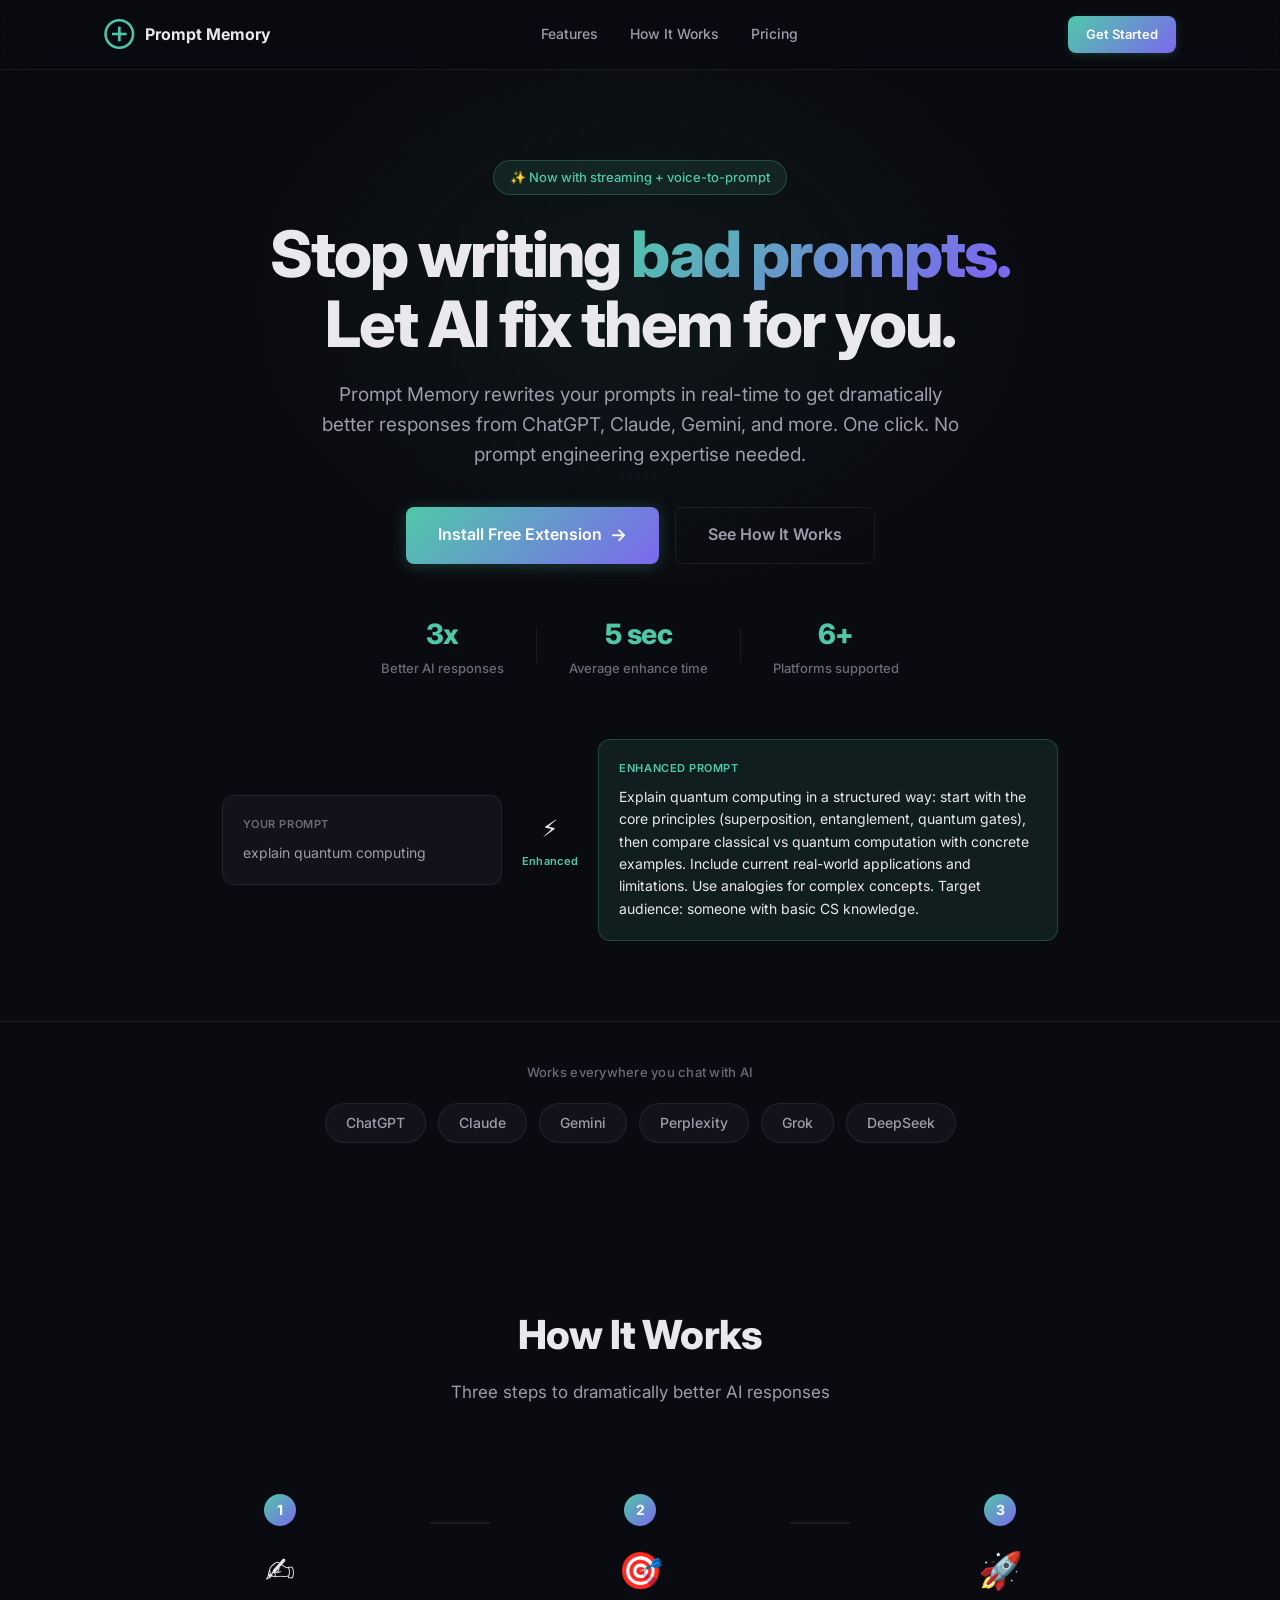
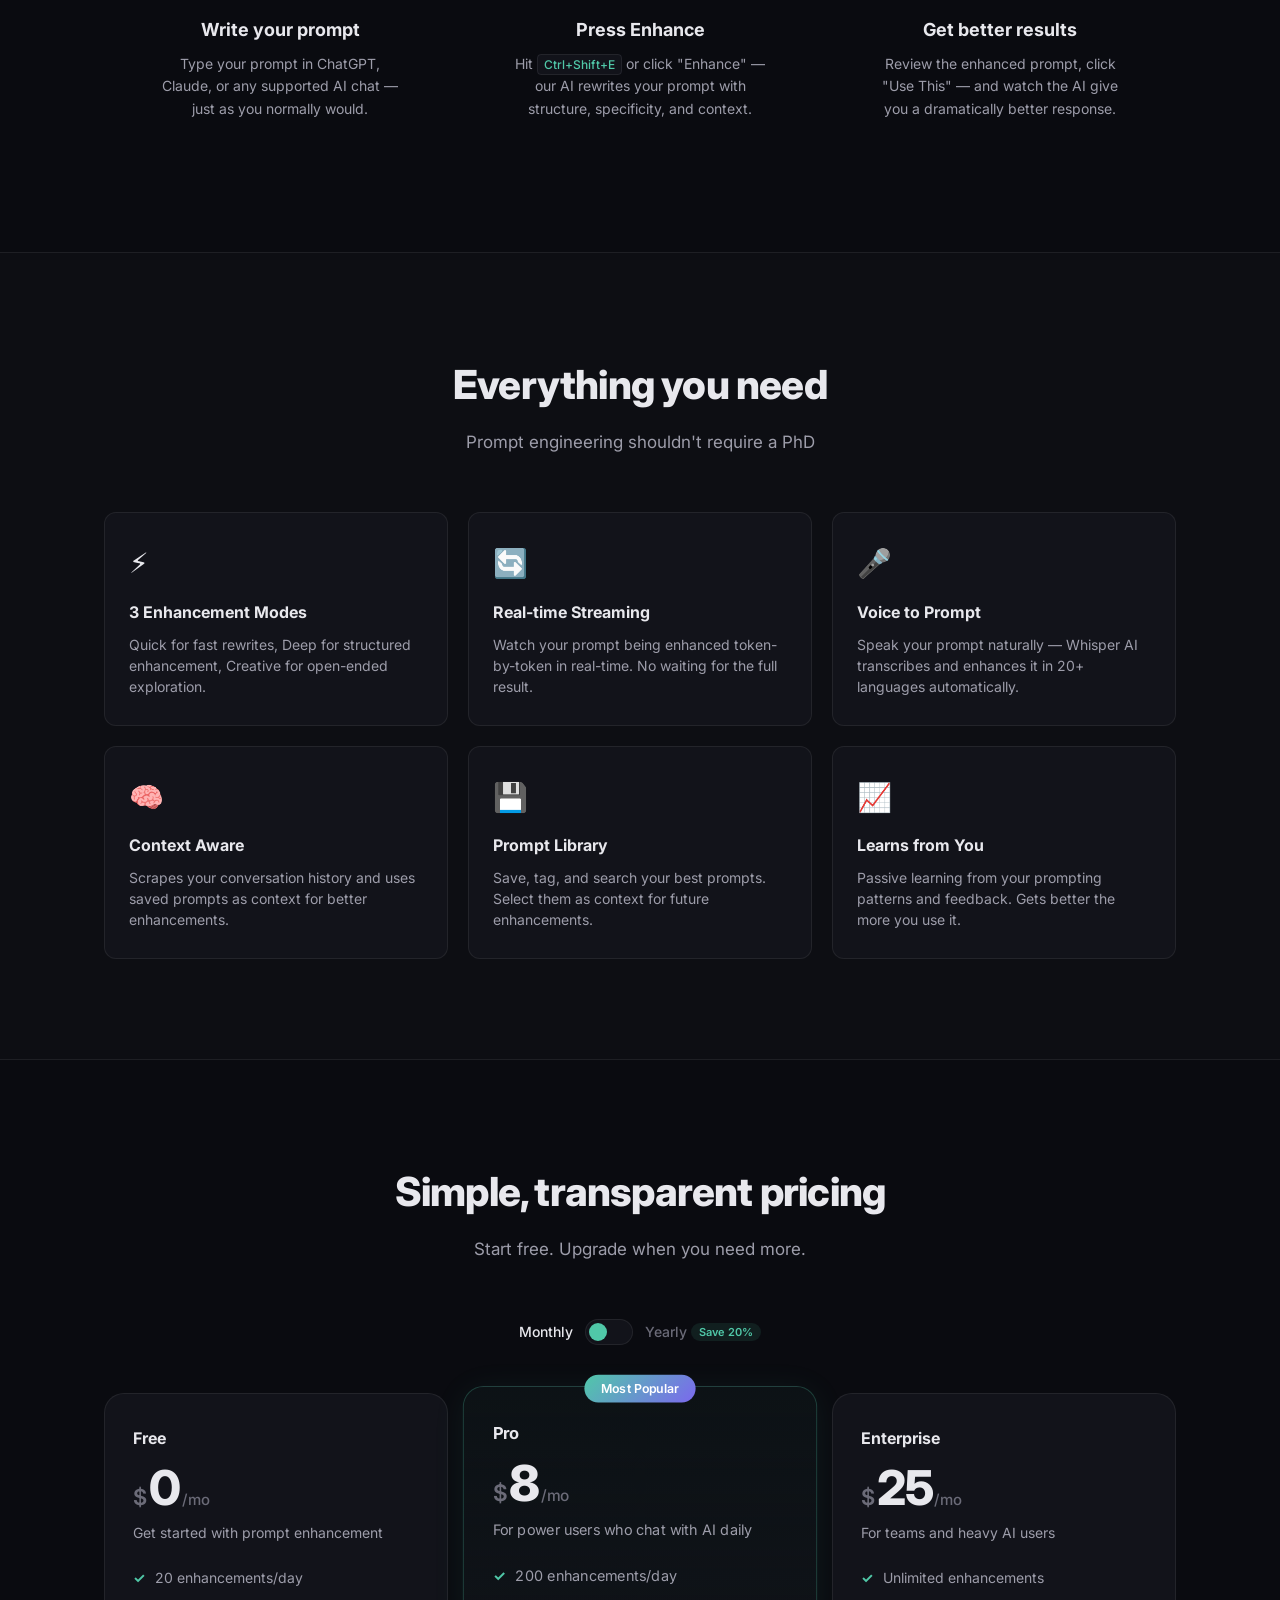
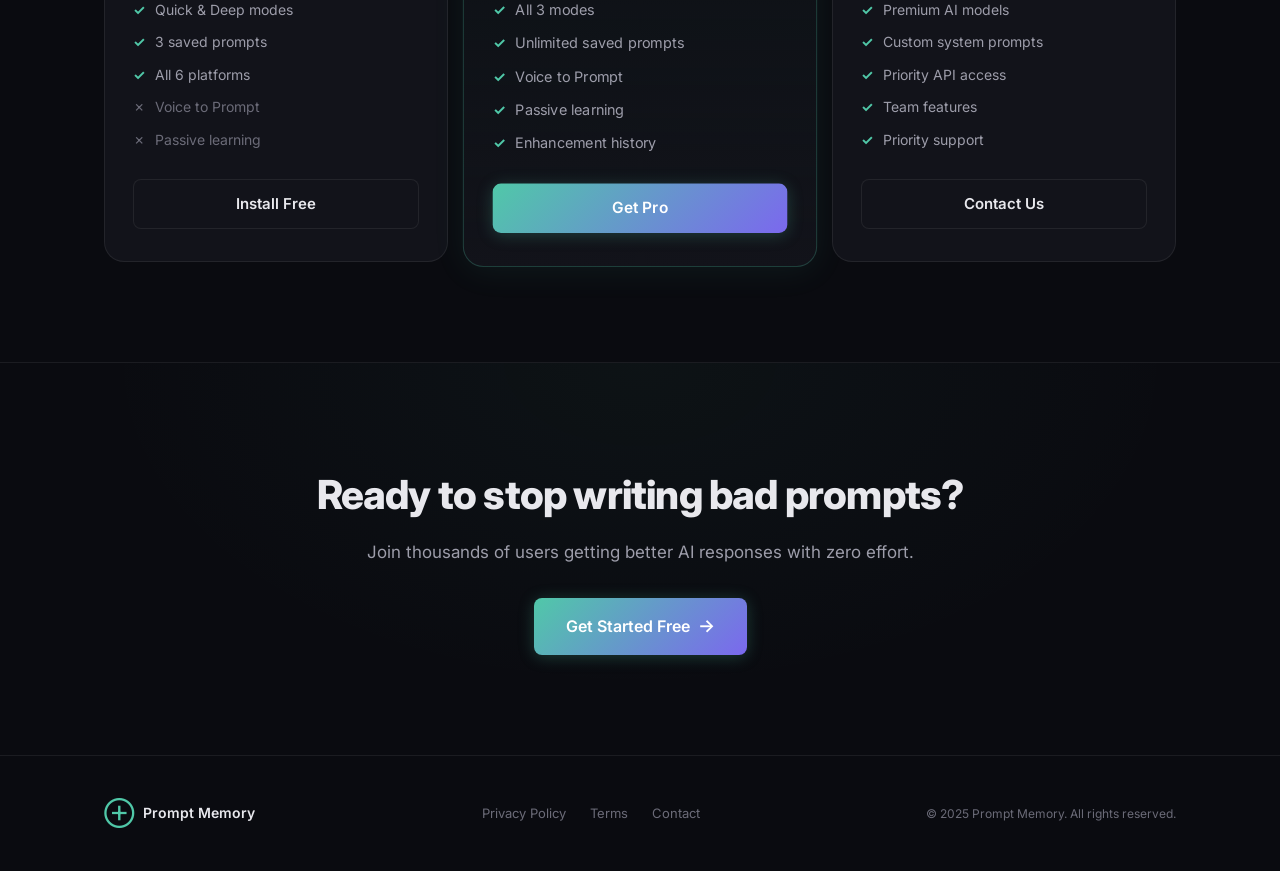
==== website/index.html @ c4a4ba0f "made website, made 4 changes to backend" ====
<!DOCTYPE html>
<html lang="en">
<head>
    <meta charset="UTF-8">
    <meta name="viewport" content="width=device-width, initial-scale=1.0">
    <title>Prompt Memory — AI Prompt Engineering, Supercharged</title>
    <meta name="description" content="Prompt Memory rewrites your AI prompts to get dramatically better responses from ChatGPT, Claude, Gemini and more. One-click prompt engineering.">
    <link rel="preconnect" href="https://fonts.googleapis.com">
    <link rel="preconnect" href="https://fonts.gstatic.com" crossorigin>
    <link href="https://fonts.googleapis.com/css2?family=Inter:wght@400;500;600;700;800&display=swap" rel="stylesheet">
    <link rel="stylesheet" href="./styles.css">
</head>
<body>
    <!-- ═══ NAV ═══ -->
    <nav class="nav">
        <div class="container nav-inner">
            <a href="#" class="nav-logo">
                <span class="nav-logo-icon">⊕</span>
                <span class="nav-logo-text">Prompt Memory</span>
            </a>
            <div class="nav-links">
                <a href="#features">Features</a>
                <a href="#how-it-works">How It Works</a>
                <a href="#pricing">Pricing</a>
            </div>
            <a href="#pricing" class="btn btn-nav">Get Started</a>
        </div>
    </nav>

    <!-- ═══ HERO ═══ -->
    <section class="hero">
        <div class="container hero-inner">
            <div class="hero-badge">✨ Now with streaming + voice-to-prompt</div>
            <h1 class="hero-title">
                Stop writing <span class="gradient-text">bad prompts.</span><br>
                Let AI fix them for you.
            </h1>
            <p class="hero-subtitle">
                Prompt Memory rewrites your prompts in real-time to get dramatically better responses 
                from ChatGPT, Claude, Gemini, and more. One click. No prompt engineering expertise needed.
            </p>
            <div class="hero-ctas">
                <a href="#pricing" class="btn btn-primary btn-lg">
                    <span>Install Free Extension</span>
                    <span class="btn-arrow">→</span>
                </a>
                <a href="#how-it-works" class="btn btn-ghost btn-lg">See How It Works</a>
            </div>
            <div class="hero-stats">
                <div class="stat">
                    <span class="stat-value">3x</span>
                    <span class="stat-label">Better AI responses</span>
                </div>
                <div class="stat-divider"></div>
                <div class="stat">
                    <span class="stat-value">5 sec</span>
                    <span class="stat-label">Average enhance time</span>
                </div>
                <div class="stat-divider"></div>
                <div class="stat">
                    <span class="stat-value">6+</span>
                    <span class="stat-label">Platforms supported</span>
                </div>
            </div>

            <!-- Demo Visual -->
            <div class="hero-demo">
                <div class="demo-card demo-before">
                    <div class="demo-label">Your prompt</div>
                    <div class="demo-text">explain quantum computing</div>
                </div>
                <div class="demo-arrow">
                    <span class="demo-arrow-icon">⚡</span>
                    <span class="demo-arrow-label">Enhanced</span>
                </div>
                <div class="demo-card demo-after">
                    <div class="demo-label">Enhanced prompt</div>
                    <div class="demo-text">Explain quantum computing in a structured way: start with the core principles (superposition, entanglement, quantum gates), then compare classical vs quantum computation with concrete examples. Include current real-world applications and limitations. Use analogies for complex concepts. Target audience: someone with basic CS knowledge.</div>
                </div>
            </div>
        </div>
        <div class="hero-glow"></div>
    </section>

    <!-- ═══ PLATFORMS ═══ -->
    <section class="platforms">
        <div class="container">
            <p class="platforms-label">Works everywhere you chat with AI</p>
            <div class="platforms-grid">
                <div class="platform-chip">ChatGPT</div>
                <div class="platform-chip">Claude</div>
                <div class="platform-chip">Gemini</div>
                <div class="platform-chip">Perplexity</div>
                <div class="platform-chip">Grok</div>
                <div class="platform-chip">DeepSeek</div>
            </div>
        </div>
    </section>

    <!-- ═══ HOW IT WORKS ═══ -->
    <section class="how-it-works" id="how-it-works">
        <div class="container">
            <h2 class="section-title">How It Works</h2>
            <p class="section-subtitle">Three steps to dramatically better AI responses</p>
            <div class="steps-grid">
                <div class="step-card">
                    <div class="step-number">1</div>
                    <div class="step-icon">✍️</div>
                    <h3 class="step-title">Write your prompt</h3>
                    <p class="step-desc">Type your prompt in ChatGPT, Claude, or any supported AI chat — just as you normally would.</p>
                </div>
                <div class="step-connector"></div>
                <div class="step-card">
                    <div class="step-number">2</div>
                    <div class="step-icon">🎯</div>
                    <h3 class="step-title">Press Enhance</h3>
                    <p class="step-desc">Hit <kbd>Ctrl+Shift+E</kbd> or click "Enhance" — our AI rewrites your prompt with structure, specificity, and context.</p>
                </div>
                <div class="step-connector"></div>
                <div class="step-card">
                    <div class="step-number">3</div>
                    <div class="step-icon">🚀</div>
                    <h3 class="step-title">Get better results</h3>
                    <p class="step-desc">Review the enhanced prompt, click "Use This" — and watch the AI give you a dramatically better response.</p>
                </div>
            </div>
        </div>
    </section>

    <!-- ═══ FEATURES ═══ -->
    <section class="features" id="features">
        <div class="container">
            <h2 class="section-title">Everything you need</h2>
            <p class="section-subtitle">Prompt engineering shouldn't require a PhD</p>
            <div class="features-grid">
                <div class="feature-card">
                    <div class="feature-icon">⚡</div>
                    <h3 class="feature-title">3 Enhancement Modes</h3>
                    <p class="feature-desc">Quick for fast rewrites, Deep for structured enhancement, Creative for open-ended exploration.</p>
                </div>
                <div class="feature-card">
                    <div class="feature-icon">🔄</div>
                    <h3 class="feature-title">Real-time Streaming</h3>
                    <p class="feature-desc">Watch your prompt being enhanced token-by-token in real-time. No waiting for the full result.</p>
                </div>
                <div class="feature-card">
                    <div class="feature-icon">🎤</div>
                    <h3 class="feature-title">Voice to Prompt</h3>
                    <p class="feature-desc">Speak your prompt naturally — Whisper AI transcribes and enhances it in 20+ languages automatically.</p>
                </div>
                <div class="feature-card">
                    <div class="feature-icon">🧠</div>
                    <h3 class="feature-title">Context Aware</h3>
                    <p class="feature-desc">Scrapes your conversation history and uses saved prompts as context for better enhancements.</p>
                </div>
                <div class="feature-card">
                    <div class="feature-icon">💾</div>
                    <h3 class="feature-title">Prompt Library</h3>
                    <p class="feature-desc">Save, tag, and search your best prompts. Select them as context for future enhancements.</p>
                </div>
                <div class="feature-card">
                    <div class="feature-icon">📈</div>
                    <h3 class="feature-title">Learns from You</h3>
                    <p class="feature-desc">Passive learning from your prompting patterns and feedback. Gets better the more you use it.</p>
                </div>
            </div>
        </div>
    </section>

    <!-- ═══ PRICING ═══ -->
    <section class="pricing" id="pricing">
        <div class="container">
            <h2 class="section-title">Simple, transparent pricing</h2>
            <p class="section-subtitle">Start free. Upgrade when you need more.</p>

            <div class="pricing-toggle">
                <span class="toggle-label" id="toggle-monthly">Monthly</span>
                <button class="toggle-switch" id="billing-toggle" aria-label="Toggle billing period">
                    <span class="toggle-thumb"></span>
                </button>
                <span class="toggle-label" id="toggle-yearly">Yearly <span class="save-badge">Save 20%</span></span>
            </div>

            <div class="pricing-grid">
                <!-- Free -->
                <div class="price-card">
                    <div class="price-tier">Free</div>
                    <div class="price-amount">
                        <span class="price-currency">$</span>
                        <span class="price-value">0</span>
                        <span class="price-period">/mo</span>
                    </div>
                    <p class="price-desc">Get started with prompt enhancement</p>
                    <ul class="price-features">
                        <li><span class="check">✓</span> 20 enhancements/day</li>
                        <li><span class="check">✓</span> Quick & Deep modes</li>
                        <li><span class="check">✓</span> 3 saved prompts</li>
                        <li><span class="check">✓</span> All 6 platforms</li>
                        <li class="muted"><span class="cross">✗</span> Voice to Prompt</li>
                        <li class="muted"><span class="cross">✗</span> Passive learning</li>
                    </ul>
                    <a href="#" class="btn btn-secondary btn-full">Install Free</a>
                </div>

                <!-- Pro -->
                <div class="price-card price-card-featured">
                    <div class="price-popular">Most Popular</div>
                    <div class="price-tier">Pro</div>
                    <div class="price-amount">
                        <span class="price-currency">$</span>
                        <span class="price-value" data-monthly="8" data-yearly="6">8</span>
                        <span class="price-period">/mo</span>
                    </div>
                    <p class="price-desc">For power users who chat with AI daily</p>
                    <ul class="price-features">
                        <li><span class="check">✓</span> 200 enhancements/day</li>
                        <li><span class="check">✓</span> All 3 modes</li>
                        <li><span class="check">✓</span> Unlimited saved prompts</li>
                        <li><span class="check">✓</span> Voice to Prompt</li>
                        <li><span class="check">✓</span> Passive learning</li>
                        <li><span class="check">✓</span> Enhancement history</li>
                    </ul>
                    <a href="#" class="btn btn-primary btn-full">Get Pro</a>
                </div>

                <!-- Enterprise -->
                <div class="price-card">
                    <div class="price-tier">Enterprise</div>
                    <div class="price-amount">
                        <span class="price-currency">$</span>
                        <span class="price-value" data-monthly="25" data-yearly="20">25</span>
                        <span class="price-period">/mo</span>
                    </div>
                    <p class="price-desc">For teams and heavy AI users</p>
                    <ul class="price-features">
                        <li><span class="check">✓</span> Unlimited enhancements</li>
                        <li><span class="check">✓</span> Premium AI models</li>
                        <li><span class="check">✓</span> Custom system prompts</li>
                        <li><span class="check">✓</span> Priority API access</li>
                        <li><span class="check">✓</span> Team features</li>
                        <li><span class="check">✓</span> Priority support</li>
                    </ul>
                    <a href="#" class="btn btn-secondary btn-full">Contact Us</a>
                </div>
            </div>
        </div>
    </section>

    <!-- ═══ CTA ═══ -->
    <section class="cta-section">
        <div class="container cta-inner">
            <h2 class="cta-title">Ready to stop writing bad prompts?</h2>
            <p class="cta-subtitle">Join thousands of users getting better AI responses with zero effort.</p>
            <a href="#pricing" class="btn btn-primary btn-lg">
                <span>Get Started Free</span>
                <span class="btn-arrow">→</span>
            </a>
        </div>
    </section>

    <!-- ═══ FOOTER ═══ -->
    <footer class="footer">
        <div class="container footer-inner">
            <div class="footer-brand">
                <span class="nav-logo-icon">⊕</span>
                <span class="nav-logo-text">Prompt Memory</span>
            </div>
            <div class="footer-links">
                <a href="#">Privacy Policy</a>
                <a href="#">Terms</a>
                <a href="#">Contact</a>
            </div>
            <p class="footer-copy">© 2025 Prompt Memory. All rights reserved.</p>
        </div>
    </footer>

    <script type="module" src="./main.js"></script>
</body>
</html>
---- website/styles.css ----
/* ════════════════════════════════════════════════════════════════
   Prompt Memory — Landing Page
   Premium dark glassmorphism design, matching extension aesthetic.
   ════════════════════════════════════════════════════════════════ */

*, *::before, *::after {
    margin: 0;
    padding: 0;
    box-sizing: border-box;
}

:root {
    --font: 'Inter', -apple-system, BlinkMacSystemFont, 'Segoe UI', system-ui, sans-serif;
    --bg: #0a0b10;
    --bg-card: #12131a;
    --bg-card-hover: #181924;
    --border: rgba(255, 255, 255, 0.07);
    --border-accent: rgba(80, 200, 168, 0.25);
    --text: #e8e8ed;
    --text-secondary: #9d9daa;
    --text-muted: #6b6b78;
    --accent: #50c8a8;
    --accent-2: #7b68ee;
    --accent-light: rgba(80, 200, 168, 0.1);
    --gradient: linear-gradient(135deg, #50c8a8, #7b68ee);
    --gradient-text: linear-gradient(135deg, #50c8a8, #7b68ee, #50c8a8);
    --shadow-card: 0 4px 24px rgba(0, 0, 0, 0.3), 0 1px 4px rgba(0, 0, 0, 0.2);
    --shadow-glow: 0 0 80px rgba(80, 200, 168, 0.06);
    --radius: 12px;
    --radius-sm: 8px;
    --radius-lg: 20px;
    --transition: 200ms ease;
    --max-width: 1120px;
}

html {
    scroll-behavior: smooth;
    -webkit-font-smoothing: antialiased;
    -moz-osx-font-smoothing: grayscale;
}

body {
    font-family: var(--font);
    background: var(--bg);
    color: var(--text);
    line-height: 1.6;
    overflow-x: hidden;
}

a {
    color: inherit;
    text-decoration: none;
}

/* ── Container ── */
.container {
    max-width: var(--max-width);
    margin: 0 auto;
    padding: 0 24px;
}

/* ── Buttons ── */
.btn {
    display: inline-flex;
    align-items: center;
    gap: 8px;
    padding: 12px 24px;
    border: none;
    border-radius: var(--radius-sm);
    font-family: var(--font);
    font-size: 15px;
    font-weight: 600;
    cursor: pointer;
    transition: all var(--transition);
    text-decoration: none;
    white-space: nowrap;
}

.btn-primary {
    background: var(--gradient);
    color: #fff;
    box-shadow: 0 2px 16px rgba(80, 200, 168, 0.25);
}

.btn-primary:hover {
    box-shadow: 0 4px 28px rgba(80, 200, 168, 0.35);
    transform: translateY(-1px);
}

.btn-secondary {
    background: var(--bg-card);
    color: var(--text);
    border: 1px solid var(--border);
}

.btn-secondary:hover {
    background: var(--bg-card-hover);
    border-color: var(--border-accent);
}

.btn-ghost {
    background: transparent;
    color: var(--text-secondary);
    border: 1px solid var(--border);
}

.btn-ghost:hover {
    background: rgba(255, 255, 255, 0.04);
    color: var(--text);
    border-color: rgba(255, 255, 255, 0.12);
}

.btn-nav {
    padding: 8px 18px;
    font-size: 13px;
    background: var(--gradient);
    color: #fff;
    box-shadow: 0 2px 8px rgba(80, 200, 168, 0.2);
}

.btn-lg {
    padding: 14px 32px;
    font-size: 16px;
}

.btn-full {
    width: 100%;
    justify-content: center;
}

.btn-arrow {
    font-size: 18px;
    transition: transform var(--transition);
}

.btn-primary:hover .btn-arrow {
    transform: translateX(3px);
}

/* ════════════════════════════════════════════════════════════════
   NAV
   ════════════════════════════════════════════════════════════════ */

.nav {
    position: fixed;
    top: 0;
    left: 0;
    right: 0;
    z-index: 1000;
    padding: 16px 0;
    background: rgba(10, 11, 16, 0.8);
    backdrop-filter: blur(20px) saturate(180%);
    -webkit-backdrop-filter: blur(20px) saturate(180%);
    border-bottom: 1px solid var(--border);
}

.nav-inner {
    display: flex;
    align-items: center;
    justify-content: space-between;
}

.nav-logo {
    display: flex;
    align-items: center;
    gap: 10px;
    font-weight: 700;
    font-size: 16px;
}

.nav-logo-icon {
    font-size: 22px;
    color: var(--accent);
}

.nav-links {
    display: flex;
    gap: 32px;
}

.nav-links a {
    font-size: 14px;
    font-weight: 500;
    color: var(--text-secondary);
    transition: color var(--transition);
}

.nav-links a:hover {
    color: var(--text);
}

/* ════════════════════════════════════════════════════════════════
   HERO
   ════════════════════════════════════════════════════════════════ */

.hero {
    position: relative;
    padding: 160px 0 80px;
    text-align: center;
    overflow: hidden;
}

.hero-inner {
    position: relative;
    z-index: 1;
}

.hero-badge {
    display: inline-block;
    padding: 6px 16px;
    border-radius: 100px;
    border: 1px solid var(--border-accent);
    background: var(--accent-light);
    color: var(--accent);
    font-size: 13px;
    font-weight: 500;
    margin-bottom: 24px;
    animation: fadeInUp 0.6s ease;
}

.hero-title {
    font-size: clamp(36px, 5.5vw, 64px);
    font-weight: 800;
    line-height: 1.1;
    letter-spacing: -0.03em;
    margin-bottom: 20px;
    animation: fadeInUp 0.6s ease 0.1s both;
}

.gradient-text {
    background: var(--gradient-text);
    background-size: 200% auto;
    -webkit-background-clip: text;
    -webkit-text-fill-color: transparent;
    background-clip: text;
    animation: gradientShift 4s ease infinite;
}

@keyframes gradientShift {
    0%, 100% { background-position: 0% center; }
    50% { background-position: 200% center; }
}

.hero-subtitle {
    font-size: clamp(16px, 2vw, 19px);
    color: var(--text-secondary);
    max-width: 640px;
    margin: 0 auto 36px;
    line-height: 1.6;
    animation: fadeInUp 0.6s ease 0.2s both;
}

.hero-ctas {
    display: flex;
    gap: 16px;
    justify-content: center;
    flex-wrap: wrap;
    margin-bottom: 48px;
    animation: fadeInUp 0.6s ease 0.3s both;
}

.hero-stats {
    display: flex;
    align-items: center;
    justify-content: center;
    gap: 32px;
    margin-bottom: 60px;
    animation: fadeInUp 0.6s ease 0.4s both;
}

.stat {
    display: flex;
    flex-direction: column;
    align-items: center;
    gap: 2px;
}

.stat-value {
    font-size: 28px;
    font-weight: 800;
    color: var(--accent);
    letter-spacing: -0.02em;
}

.stat-label {
    font-size: 13px;
    color: var(--text-muted);
    font-weight: 500;
}

.stat-divider {
    width: 1px;
    height: 36px;
    background: var(--border);
}

/* Hero demo visual */
.hero-demo {
    display: flex;
    align-items: center;
    justify-content: center;
    gap: 20px;
    max-width: 900px;
    margin: 0 auto;
    animation: fadeInUp 0.8s ease 0.5s both;
}

.demo-card {
    flex: 1;
    padding: 20px;
    border-radius: var(--radius);
    text-align: left;
}

.demo-before {
    background: var(--bg-card);
    border: 1px solid var(--border);
    max-width: 280px;
}

.demo-after {
    background: var(--accent-light);
    border: 1px solid var(--border-accent);
    max-width: 460px;
}

.demo-label {
    font-size: 11px;
    font-weight: 600;
    text-transform: uppercase;
    letter-spacing: 0.05em;
    color: var(--text-muted);
    margin-bottom: 8px;
}

.demo-after .demo-label {
    color: var(--accent);
}

.demo-text {
    font-size: 14px;
    line-height: 1.6;
    color: var(--text-secondary);
}

.demo-after .demo-text {
    color: var(--text);
}

.demo-arrow {
    display: flex;
    flex-direction: column;
    align-items: center;
    gap: 4px;
    flex-shrink: 0;
}

.demo-arrow-icon {
    font-size: 24px;
    animation: pulse 2s ease infinite;
}

.demo-arrow-label {
    font-size: 11px;
    font-weight: 600;
    color: var(--accent);
    letter-spacing: 0.03em;
}

@keyframes pulse {
    0%, 100% { transform: scale(1); opacity: 0.8; }
    50% { transform: scale(1.15); opacity: 1; }
}

.hero-glow {
    position: absolute;
    top: 0;
    left: 50%;
    transform: translateX(-50%);
    width: 800px;
    height: 600px;
    background: radial-gradient(ellipse at center, rgba(80, 200, 168, 0.06), transparent 70%);
    pointer-events: none;
}

@keyframes fadeInUp {
    from { opacity: 0; transform: translateY(20px); }
    to { opacity: 1; transform: translateY(0); }
}

/* ════════════════════════════════════════════════════════════════
   PLATFORMS
   ════════════════════════════════════════════════════════════════ */

.platforms {
    padding: 40px 0 60px;
    border-top: 1px solid var(--border);
    text-align: center;
}

.platforms-label {
    font-size: 13px;
    color: var(--text-muted);
    font-weight: 500;
    margin-bottom: 20px;
    letter-spacing: 0.02em;
}

.platforms-grid {
    display: flex;
    gap: 12px;
    justify-content: center;
    flex-wrap: wrap;
}

.platform-chip {
    padding: 8px 20px;
    border-radius: 100px;
    border: 1px solid var(--border);
    background: var(--bg-card);
    color: var(--text-secondary);
    font-size: 14px;
    font-weight: 500;
    transition: all var(--transition);
}

.platform-chip:hover {
    border-color: var(--border-accent);
    color: var(--accent);
    background: var(--accent-light);
}

/* ════════════════════════════════════════════════════════════════
   HOW IT WORKS
   ════════════════════════════════════════════════════════════════ */

.how-it-works {
    padding: 100px 0;
}

.section-title {
    font-size: clamp(28px, 3.5vw, 40px);
    font-weight: 800;
    text-align: center;
    letter-spacing: -0.02em;
    margin-bottom: 12px;
}

.section-subtitle {
    text-align: center;
    color: var(--text-secondary);
    font-size: 17px;
    margin-bottom: 56px;
}

.steps-grid {
    display: flex;
    align-items: flex-start;
    justify-content: center;
    gap: 0;
}

.step-card {
    flex: 1;
    max-width: 300px;
    padding: 32px 24px;
    text-align: center;
    position: relative;
}

.step-number {
    width: 32px;
    height: 32px;
    border-radius: 50%;
    background: var(--gradient);
    color: #fff;
    font-size: 14px;
    font-weight: 700;
    display: flex;
    align-items: center;
    justify-content: center;
    margin: 0 auto 16px;
}

.step-icon {
    font-size: 36px;
    margin-bottom: 16px;
}

.step-title {
    font-size: 18px;
    font-weight: 700;
    margin-bottom: 8px;
}

.step-desc {
    font-size: 14px;
    color: var(--text-secondary);
    line-height: 1.6;
}

.step-desc kbd {
    background: var(--bg-card);
    padding: 2px 6px;
    border-radius: 4px;
    border: 1px solid var(--border);
    font-family: var(--font);
    font-size: 12px;
    font-weight: 500;
    color: var(--accent);
}

.step-connector {
    width: 60px;
    height: 2px;
    background: var(--border);
    margin-top: 60px;
    flex-shrink: 0;
}

/* ════════════════════════════════════════════════════════════════
   FEATURES
   ════════════════════════════════════════════════════════════════ */

.features {
    padding: 100px 0;
    background: rgba(255, 255, 255, 0.01);
    border-top: 1px solid var(--border);
    border-bottom: 1px solid var(--border);
}

.features-grid {
    display: grid;
    grid-template-columns: repeat(3, 1fr);
    gap: 20px;
}

.feature-card {
    padding: 28px 24px;
    border-radius: var(--radius);
    border: 1px solid var(--border);
    background: var(--bg-card);
    transition: all var(--transition);
}

.feature-card:hover {
    border-color: var(--border-accent);
    background: var(--bg-card-hover);
    box-shadow: var(--shadow-glow);
    transform: translateY(-2px);
}

.feature-icon {
    font-size: 28px;
    margin-bottom: 14px;
}

.feature-title {
    font-size: 16px;
    font-weight: 700;
    margin-bottom: 8px;
}

.feature-desc {
    font-size: 14px;
    color: var(--text-secondary);
    line-height: 1.5;
}

/* ════════════════════════════════════════════════════════════════
   PRICING
   ════════════════════════════════════════════════════════════════ */

.pricing {
    padding: 100px 0;
}

/* Billing toggle */
.pricing-toggle {
    display: flex;
    align-items: center;
    justify-content: center;
    gap: 12px;
    margin-bottom: 48px;
}

.toggle-label {
    font-size: 14px;
    font-weight: 500;
    color: var(--text-muted);
    transition: color var(--transition);
    user-select: none;
    cursor: pointer;
}

.toggle-label.active {
    color: var(--text);
}

.save-badge {
    font-size: 11px;
    padding: 2px 8px;
    border-radius: 100px;
    background: var(--accent-light);
    color: var(--accent);
    font-weight: 600;
    vertical-align: middle;
}

.toggle-switch {
    position: relative;
    width: 48px;
    height: 26px;
    border-radius: 100px;
    border: 1px solid var(--border);
    background: var(--bg-card);
    cursor: pointer;
    padding: 0;
    transition: background var(--transition);
}

.toggle-switch.yearly {
    background: var(--accent-light);
    border-color: var(--border-accent);
}

.toggle-thumb {
    position: absolute;
    top: 3px;
    left: 3px;
    width: 18px;
    height: 18px;
    border-radius: 50%;
    background: var(--accent);
    transition: transform var(--transition);
    pointer-events: none;
}

.toggle-switch.yearly .toggle-thumb {
    transform: translateX(22px);
}

/* Pricing grid */
.pricing-grid {
    display: grid;
    grid-template-columns: repeat(3, 1fr);
    gap: 20px;
    align-items: start;
}

.price-card {
    padding: 32px 28px;
    border-radius: var(--radius-lg);
    border: 1px solid var(--border);
    background: var(--bg-card);
    position: relative;
    transition: all var(--transition);
}

.price-card:hover {
    border-color: rgba(255, 255, 255, 0.12);
    transform: translateY(-2px);
}

.price-card-featured {
    border-color: var(--border-accent);
    background: linear-gradient(to bottom, rgba(80, 200, 168, 0.04), var(--bg-card));
    box-shadow: 0 4px 32px rgba(80, 200, 168, 0.08);
    transform: scale(1.03);
}

.price-card-featured:hover {
    border-color: var(--accent);
    transform: scale(1.03) translateY(-2px);
}

.price-popular {
    position: absolute;
    top: -12px;
    left: 50%;
    transform: translateX(-50%);
    background: var(--gradient);
    color: #fff;
    font-size: 12px;
    font-weight: 600;
    padding: 4px 16px;
    border-radius: 100px;
    white-space: nowrap;
}

.price-tier {
    font-size: 16px;
    font-weight: 700;
    margin-bottom: 12px;
    color: var(--text);
}

.price-amount {
    display: flex;
    align-items: baseline;
    gap: 2px;
    margin-bottom: 8px;
}

.price-currency {
    font-size: 22px;
    font-weight: 600;
    color: var(--text-muted);
}

.price-value {
    font-size: 48px;
    font-weight: 800;
    letter-spacing: -0.03em;
    color: var(--text);
    line-height: 1;
    transition: all 0.3s ease;
}

.price-period {
    font-size: 15px;
    color: var(--text-muted);
    font-weight: 500;
}

.price-desc {
    font-size: 14px;
    color: var(--text-secondary);
    margin-bottom: 24px;
    line-height: 1.4;
}

.price-features {
    list-style: none;
    margin-bottom: 28px;
    display: flex;
    flex-direction: column;
    gap: 10px;
}

.price-features li {
    font-size: 14px;
    color: var(--text-secondary);
    display: flex;
    align-items: center;
    gap: 10px;
}

.price-features li.muted {
    color: var(--text-muted);
}

.check {
    color: var(--accent);
    font-weight: 700;
    font-size: 14px;
}

.cross {
    color: var(--text-muted);
    font-size: 14px;
}

/* ════════════════════════════════════════════════════════════════
   CTA
   ════════════════════════════════════════════════════════════════ */

.cta-section {
    padding: 100px 0;
    text-align: center;
    border-top: 1px solid var(--border);
    background: radial-gradient(ellipse at center top, rgba(80, 200, 168, 0.04), transparent 60%);
}

.cta-title {
    font-size: clamp(28px, 3.5vw, 40px);
    font-weight: 800;
    letter-spacing: -0.02em;
    margin-bottom: 12px;
}

.cta-subtitle {
    font-size: 17px;
    color: var(--text-secondary);
    margin-bottom: 32px;
}

/* ════════════════════════════════════════════════════════════════
   FOOTER
   ════════════════════════════════════════════════════════════════ */

.footer {
    padding: 40px 0;
    border-top: 1px solid var(--border);
}

.footer-inner {
    display: flex;
    align-items: center;
    justify-content: space-between;
    flex-wrap: wrap;
    gap: 16px;
}

.footer-brand {
    display: flex;
    align-items: center;
    gap: 8px;
    font-weight: 600;
    font-size: 14px;
}

.footer-links {
    display: flex;
    gap: 24px;
}

.footer-links a {
    font-size: 13px;
    color: var(--text-muted);
    transition: color var(--transition);
}

.footer-links a:hover {
    color: var(--text);
}

.footer-copy {
    font-size: 12px;
    color: var(--text-muted);
}

/* ════════════════════════════════════════════════════════════════
   RESPONSIVE
   ════════════════════════════════════════════════════════════════ */

@media (max-width: 900px) {
    .nav-links {
        display: none;
    }

    .hero-demo {
        flex-direction: column;
        gap: 16px;
    }

    .demo-before,
    .demo-after {
        max-width: 100%;
    }

    .demo-arrow {
        flex-direction: row;
        gap: 8px;
    }

    .steps-grid {
        flex-direction: column;
        align-items: center;
    }

    .step-connector {
        width: 2px;
        height: 30px;
        margin: 0;
    }

    .features-grid {
        grid-template-columns: 1fr;
        max-width: 440px;
        margin: 0 auto;
    }

    .pricing-grid {
        grid-template-columns: 1fr;
        max-width: 400px;
        margin: 0 auto;
    }

    .price-card-featured {
        transform: scale(1);
    }

    .price-card-featured:hover {
        transform: translateY(-2px);
    }

    .hero-stats {
        flex-direction: column;
        gap: 16px;
    }

    .stat-divider {
        width: 40px;
        height: 1px;
    }

    .footer-inner {
        flex-direction: column;
        text-align: center;
    }
}

@media (max-width: 600px) {
    .hero {
        padding: 120px 0 60px;
    }

    .hero-ctas {
        flex-direction: column;
        align-items: center;
    }

    .features-grid,
    .pricing-grid {
        max-width: 100%;
    }
}
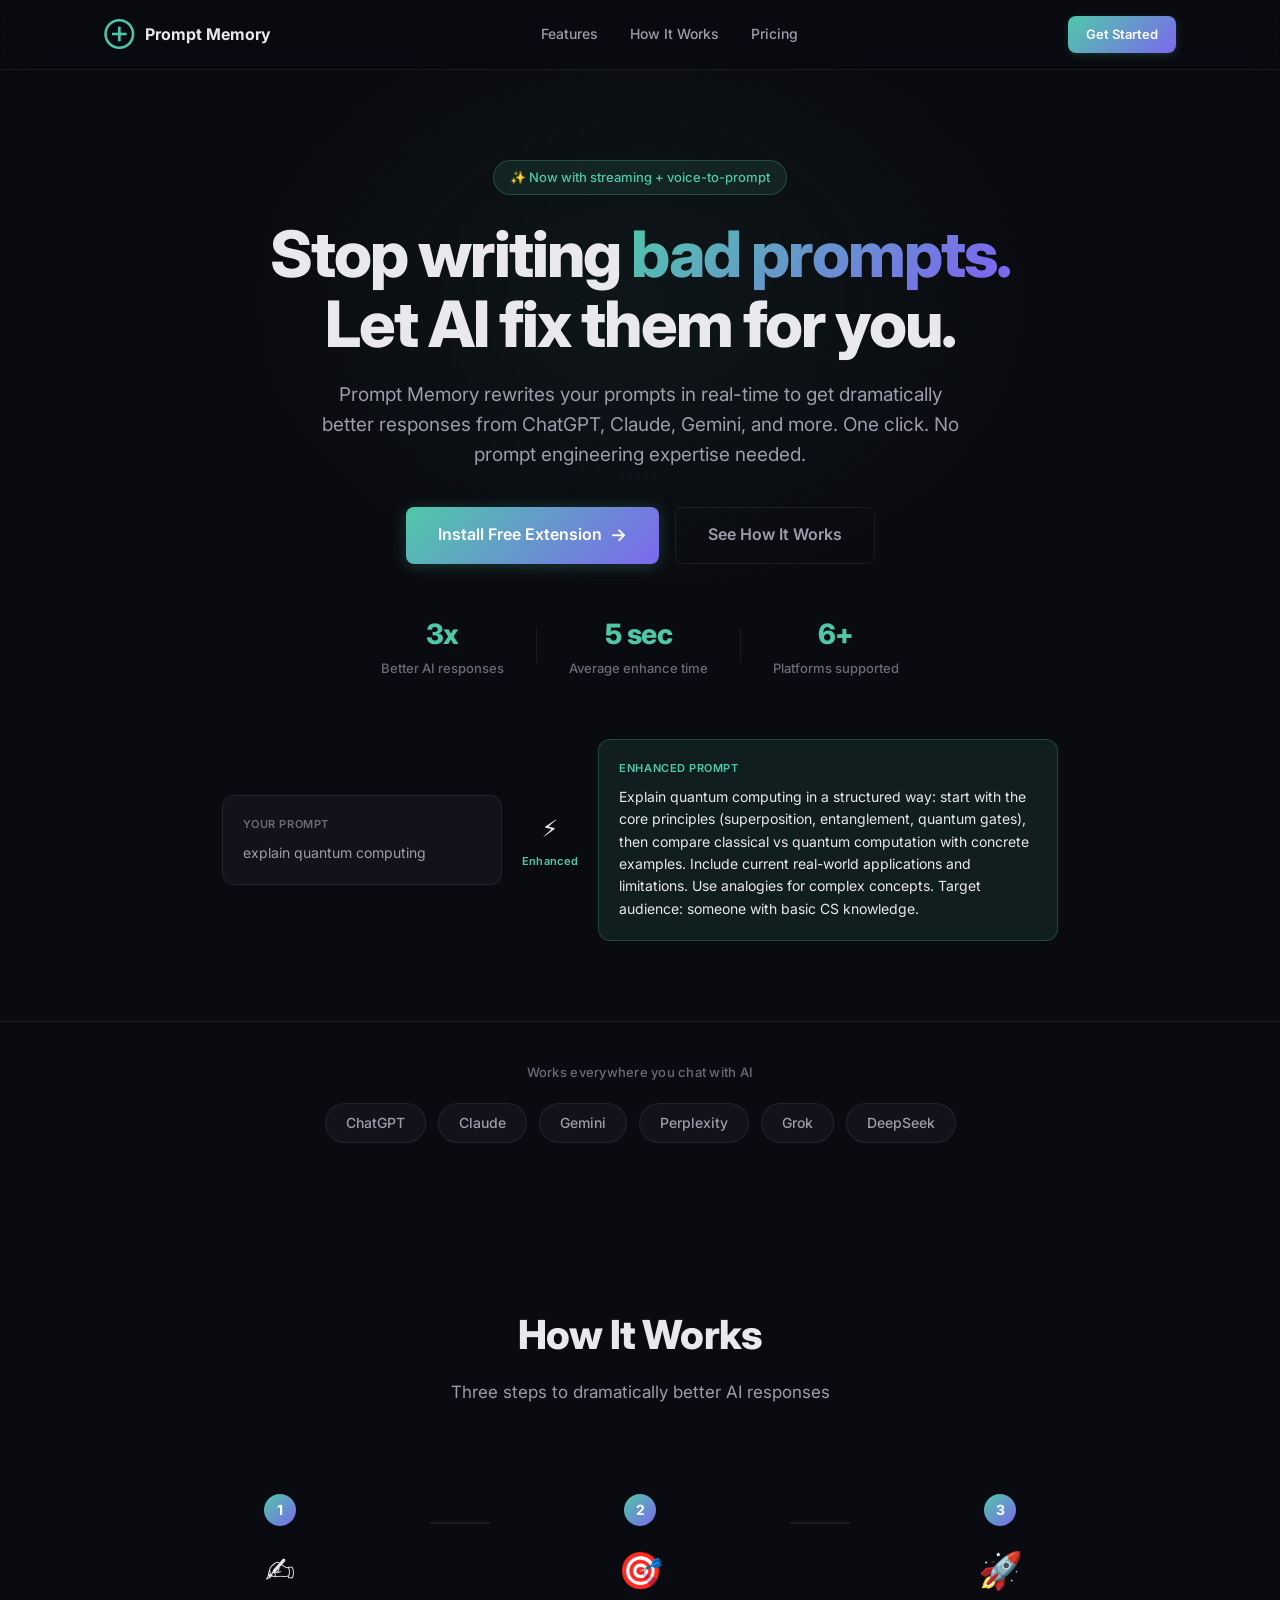
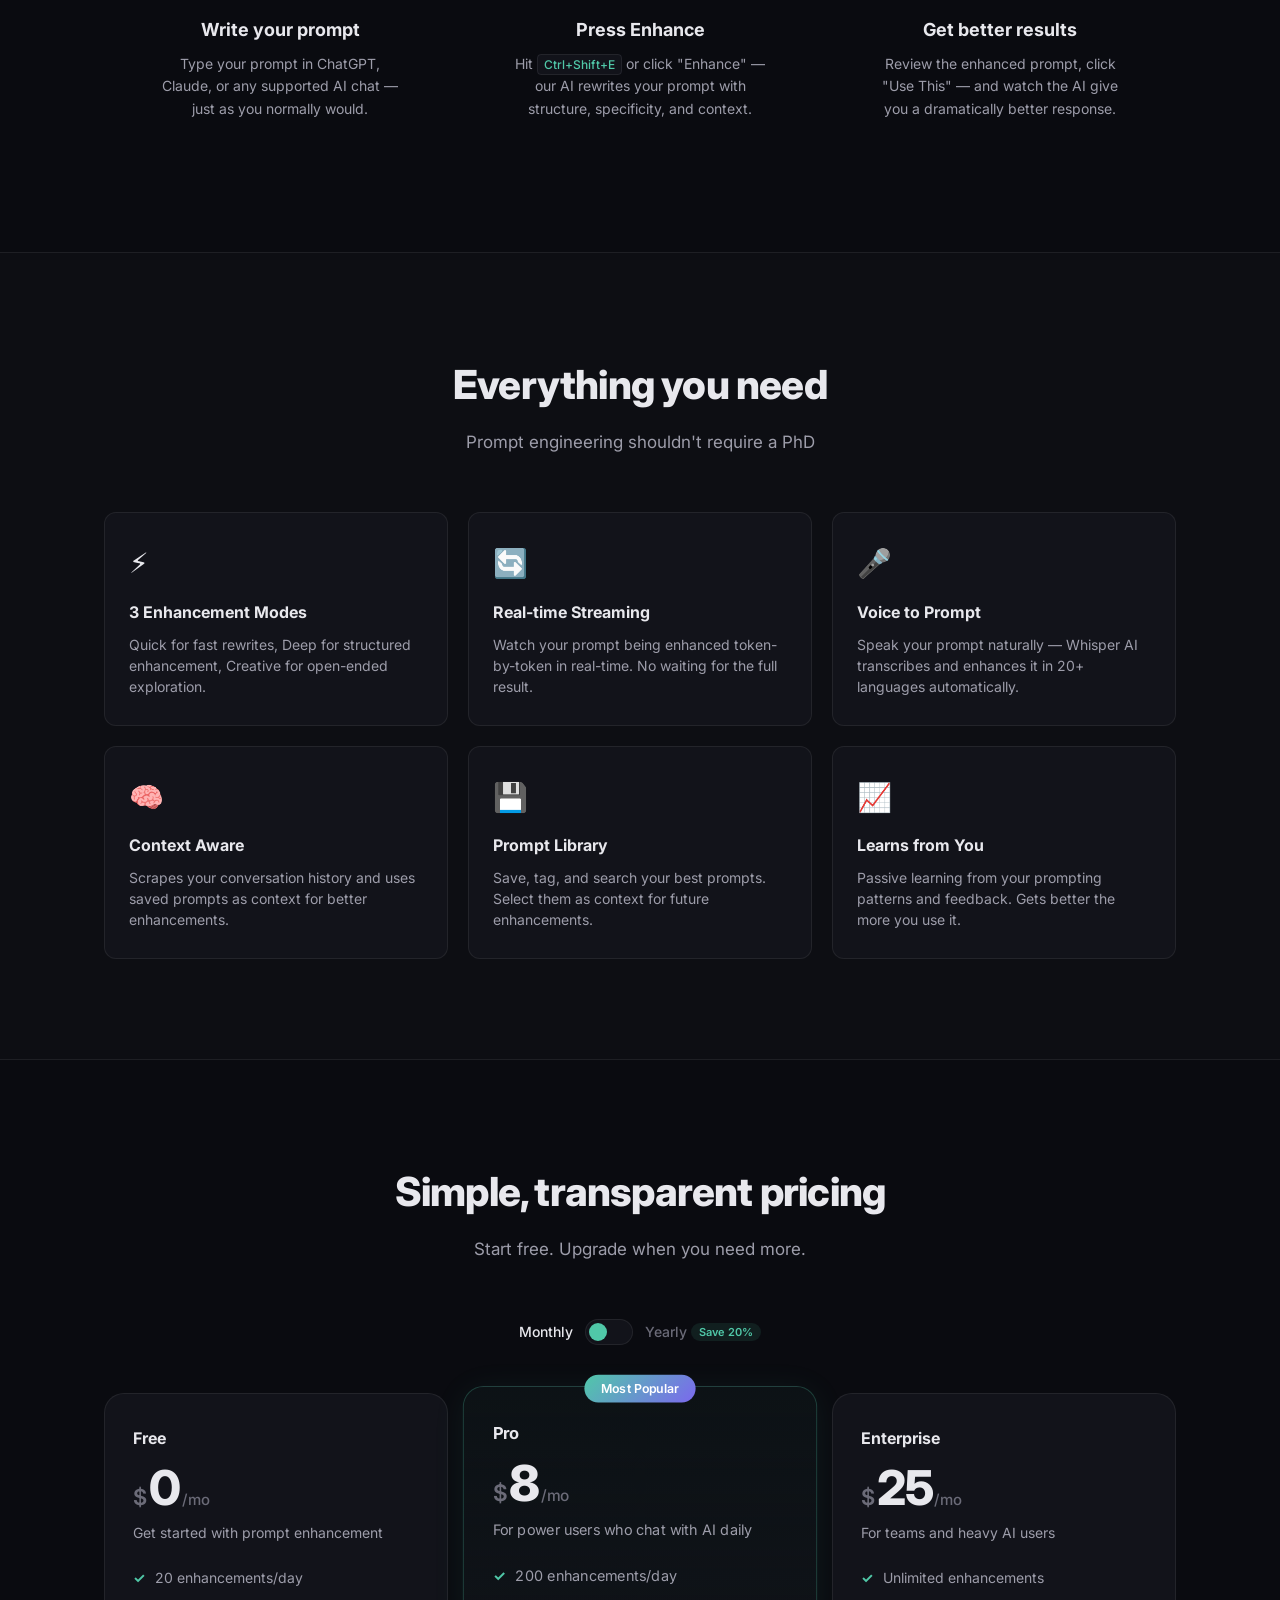
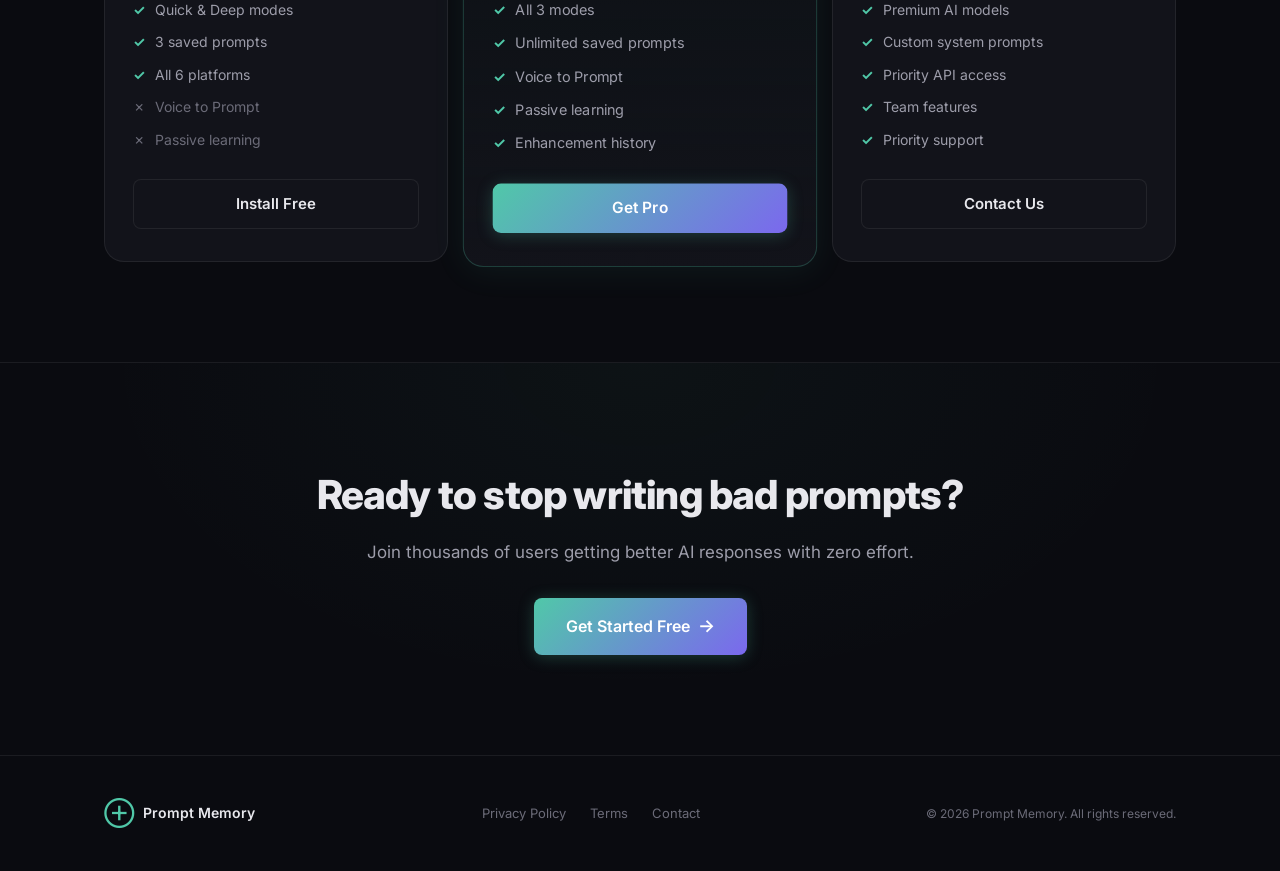
==== commit d2fda247: "made fine changes, removed otp, added feedback, beter UI UX for popup" ====
--- a/website/index.html
+++ b/website/index.html
@@ -270,7 +270,7 @@
                 <a href="#">Terms</a>
                 <a href="#">Contact</a>
             </div>
-            <p class="footer-copy">© 2025 Prompt Memory. All rights reserved.</p>
+            <p class="footer-copy">© 2026 Prompt Memory. All rights reserved.</p>
         </div>
     </footer>
 
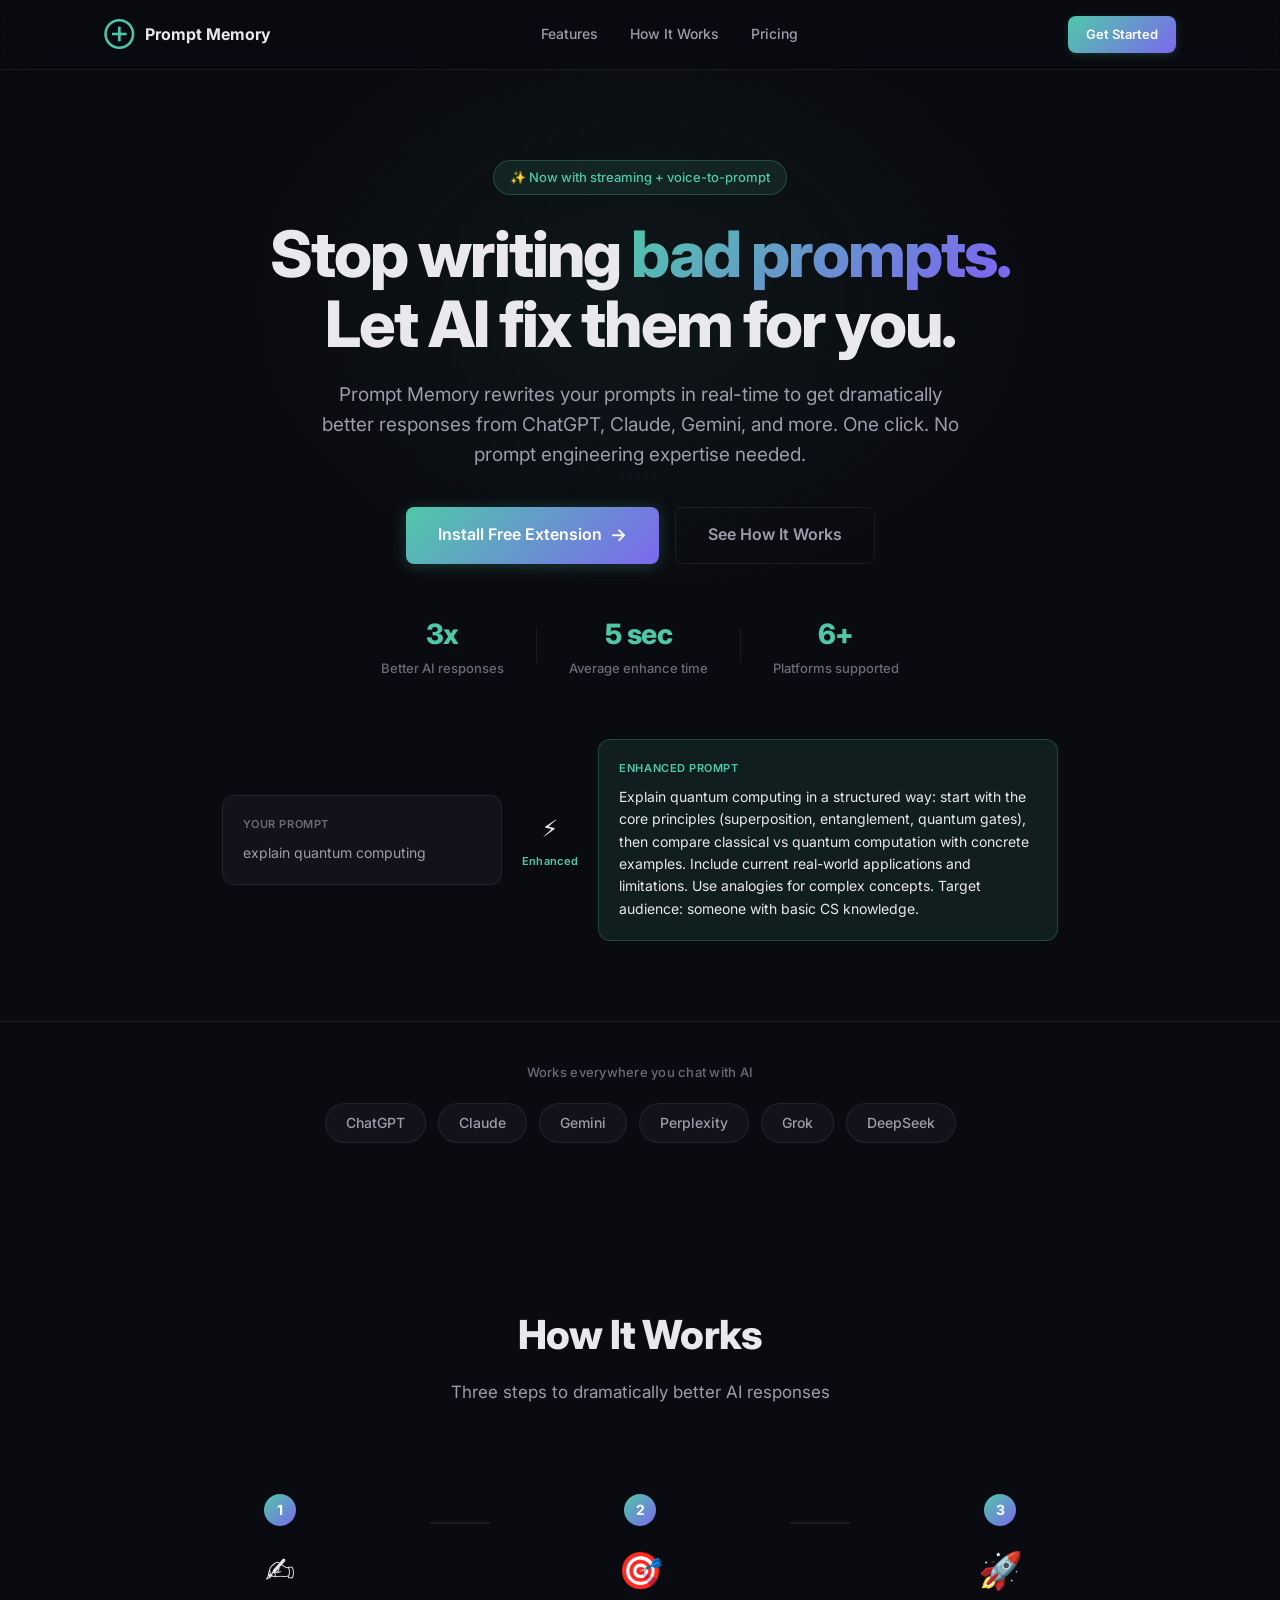
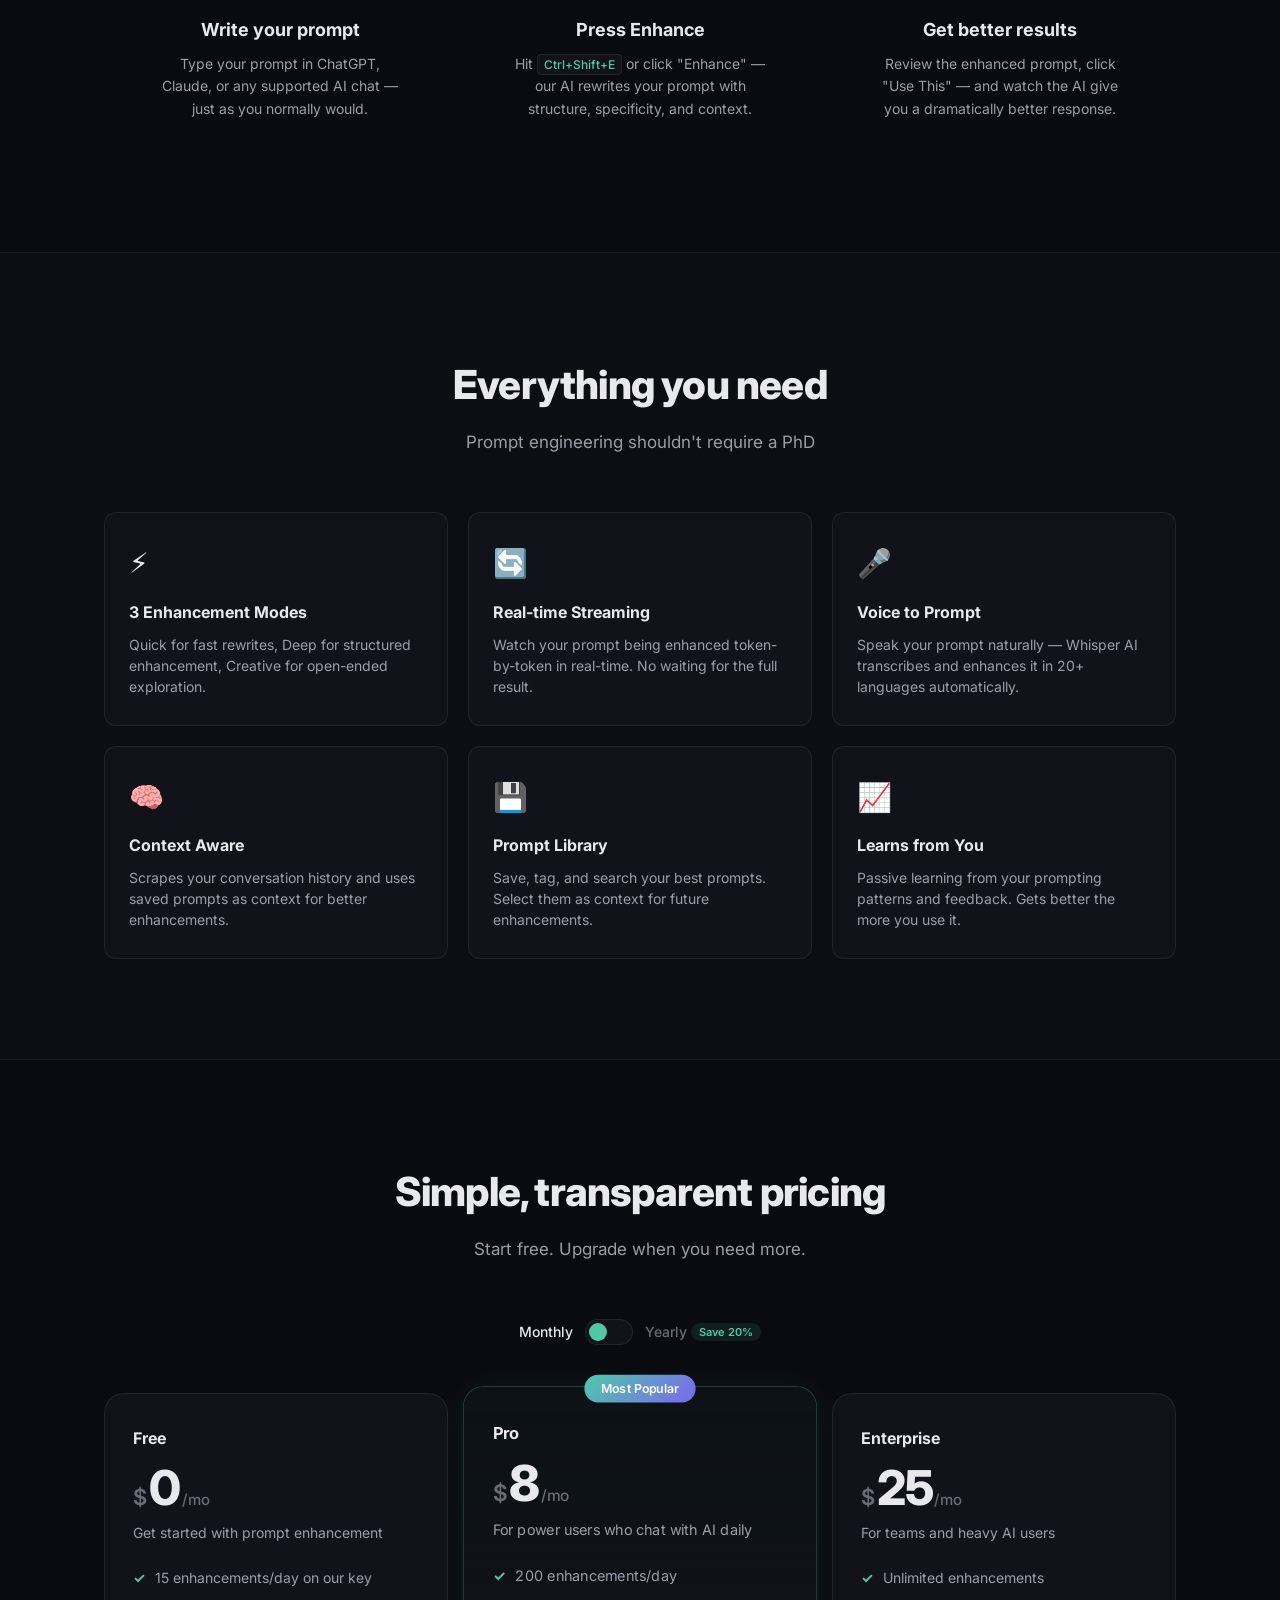
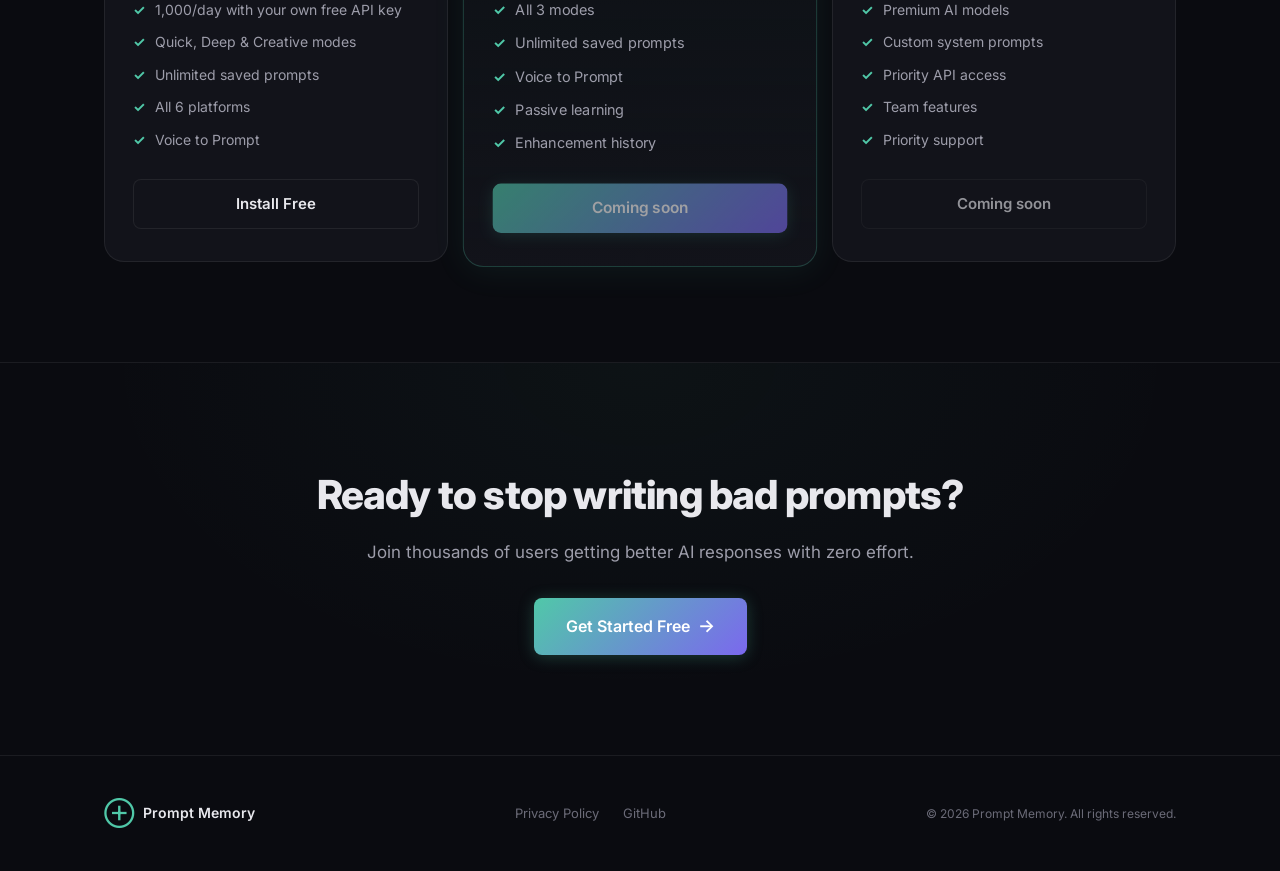
==== commit b3555207: "Fix the audit's critical findings across backend, extension and site Sign-in could not complete from" ====
--- a/website/index.html
+++ b/website/index.html
@@ -39,8 +39,12 @@
                 Prompt Memory rewrites your prompts in real-time to get dramatically better responses 
                 from ChatGPT, Claude, Gemini, and more. One click. No prompt engineering expertise needed.
             </p>
+            <!-- INSTALL LINK — every install CTA on this page points here.
+                 There is no Chrome Web Store listing yet, so this goes to the
+                 repo's install-from-source instructions. Replace all four
+                 occurrences of this URL with the store URL at listing time. -->
             <div class="hero-ctas">
-                <a href="#pricing" class="btn btn-primary btn-lg">
+                <a href="https://github.com/siddhm11/prompt_engineering_skeleton#installation" class="btn btn-primary btn-lg">
                     <span>Install Free Extension</span>
                     <span class="btn-arrow">→</span>
                 </a>
@@ -191,15 +195,19 @@
                         <span class="price-period">/mo</span>
                     </div>
                     <p class="price-desc">Get started with prompt enhancement</p>
+                    <!-- These must track backend/core/config.py TIER_LIMITS.
+                         The page said "20 enhancements/day" against a
+                         configured 15, and "3 saved prompts" against no saved-
+                         prompt cap anywhere in the code. -->
                     <ul class="price-features">
-                        <li><span class="check">✓</span> 20 enhancements/day</li>
-                        <li><span class="check">✓</span> Quick & Deep modes</li>
-                        <li><span class="check">✓</span> 3 saved prompts</li>
+                        <li><span class="check">✓</span> 15 enhancements/day on our key</li>
+                        <li><span class="check">✓</span> 1,000/day with your own free API key</li>
+                        <li><span class="check">✓</span> Quick, Deep &amp; Creative modes</li>
+                        <li><span class="check">✓</span> Unlimited saved prompts</li>
                         <li><span class="check">✓</span> All 6 platforms</li>
-                        <li class="muted"><span class="cross">✗</span> Voice to Prompt</li>
-                        <li class="muted"><span class="cross">✗</span> Passive learning</li>
+                        <li><span class="check">✓</span> Voice to Prompt</li>
                     </ul>
-                    <a href="#" class="btn btn-secondary btn-full">Install Free</a>
+                    <a href="https://github.com/siddhm11/prompt_engineering_skeleton#installation" class="btn btn-secondary btn-full">Install Free</a>
                 </div>
 
                 <!-- Pro -->
@@ -220,7 +228,13 @@
                         <li><span class="check">✓</span> Passive learning</li>
                         <li><span class="check">✓</span> Enhancement history</li>
                     </ul>
-                    <a href="#" class="btn btn-primary btn-full">Get Pro</a>
+                    <!-- No Stripe integration and no tier enforcement exists
+                         yet (config.py has empty STRIPE_* keys; nothing reads
+                         subscription_tier on the write path). A working "Get
+                         Pro" button would take money for something that cannot
+                         be delivered or revoked. -->
+                    <a href="#" class="btn btn-primary btn-full" aria-disabled="true"
+                       onclick="return false;" style="opacity:.6;cursor:not-allowed">Coming soon</a>
                 </div>
 
                 <!-- Enterprise -->
@@ -240,7 +254,8 @@
                         <li><span class="check">✓</span> Team features</li>
                         <li><span class="check">✓</span> Priority support</li>
                     </ul>
-                    <a href="#" class="btn btn-secondary btn-full">Contact Us</a>
+                    <a href="#" class="btn btn-secondary btn-full" aria-disabled="true"
+                       onclick="return false;" style="opacity:.6;cursor:not-allowed">Coming soon</a>
                 </div>
             </div>
         </div>
@@ -266,9 +281,11 @@
                 <span class="nav-logo-text">Prompt Memory</span>
             </div>
             <div class="footer-links">
-                <a href="#">Privacy Policy</a>
-                <a href="#">Terms</a>
-                <a href="#">Contact</a>
+                <a href="privacy.html">Privacy Policy</a>
+                <a href="https://github.com/siddhm11/prompt_engineering_skeleton">GitHub</a>
+                <!-- TODO: add a real contact address before the store listing;
+                     the Chrome Web Store requires a reachable developer
+                     contact, and privacy.html promises one. -->
             </div>
             <p class="footer-copy">© 2026 Prompt Memory. All rights reserved.</p>
         </div>
